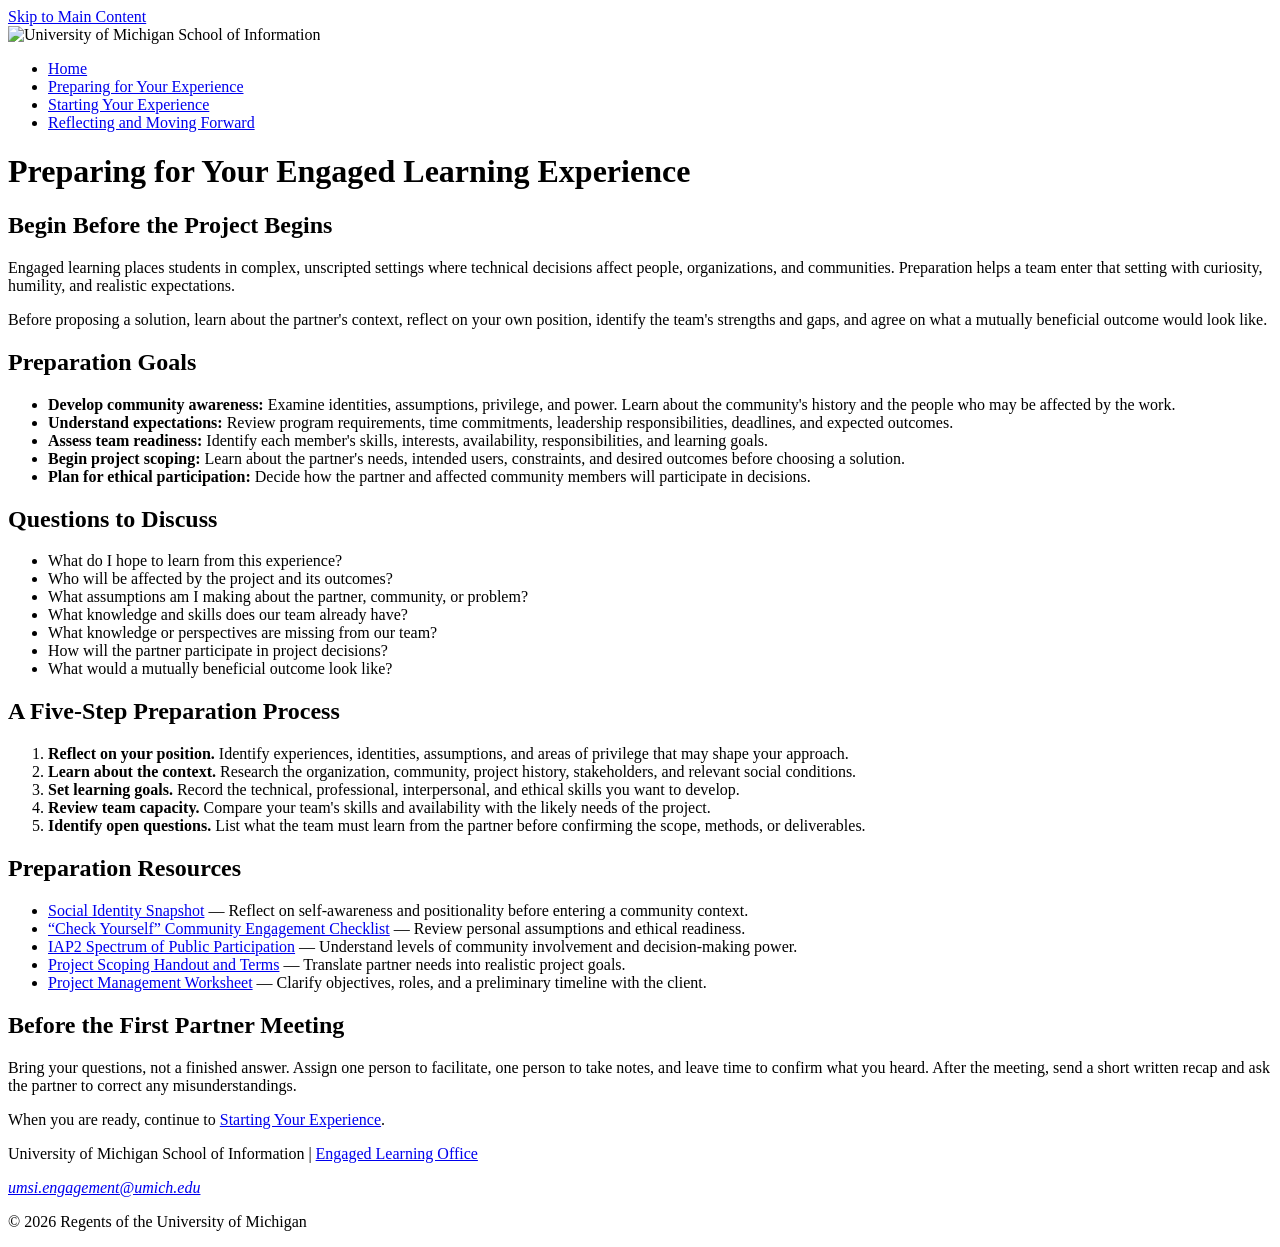
==== prep.html @ e4ef28c3 "Complete client project HTML pages" ====
<!DOCTYPE html>
<html lang="en">
<head>
    <meta charset="UTF-8">
    <meta name="viewport" content="width=device-width, initial-scale=1.0">
    <meta name="description" content="A UMSI student guide to preparing for an ethical and effective engaged learning experience.">
    <title>Preparing for Your Experience | UMSI</title>
</head>
<body>
    <a href="#main">Skip to Main Content</a>
    <header>
        <img src="images/UMSI_signature_vertical_informal_solidblue.jpg" alt="University of Michigan School of Information">
        <nav aria-label="Primary navigation">
            <ul>
                <li><a href="index.html">Home</a></li>
                <li><a href="prep.html" aria-current="page">Preparing for Your Experience</a></li>
                <li><a href="start.html">Starting Your Experience</a></li>
                <li><a href="reflect.html">Reflecting and Moving Forward</a></li>
            </ul>
        </nav>
        <h1>Preparing for Your Engaged Learning Experience</h1>
    </header>
    <main id="main">
        <section>
            <h2>Begin Before the Project Begins</h2>
            <p>Engaged learning places students in complex, unscripted settings where technical decisions affect people, organizations, and communities. Preparation helps a team enter that setting with curiosity, humility, and realistic expectations.</p>
            <p>Before proposing a solution, learn about the partner's context, reflect on your own position, identify the team's strengths and gaps, and agree on what a mutually beneficial outcome would look like.</p>
        </section>
        <section>
            <h2>Preparation Goals</h2>
            <ul>
                <li><strong>Develop community awareness:</strong> Examine identities, assumptions, privilege, and power. Learn about the community's history and the people who may be affected by the work.</li>
                <li><strong>Understand expectations:</strong> Review program requirements, time commitments, leadership responsibilities, deadlines, and expected outcomes.</li>
                <li><strong>Assess team readiness:</strong> Identify each member's skills, interests, availability, responsibilities, and learning goals.</li>
                <li><strong>Begin project scoping:</strong> Learn about the partner's needs, intended users, constraints, and desired outcomes before choosing a solution.</li>
                <li><strong>Plan for ethical participation:</strong> Decide how the partner and affected community members will participate in decisions.</li>
            </ul>
        </section>
        <section>
            <h2>Questions to Discuss</h2>
            <ul>
                <li>What do I hope to learn from this experience?</li>
                <li>Who will be affected by the project and its outcomes?</li>
                <li>What assumptions am I making about the partner, community, or problem?</li>
                <li>What knowledge and skills does our team already have?</li>
                <li>What knowledge or perspectives are missing from our team?</li>
                <li>How will the partner participate in project decisions?</li>
                <li>What would a mutually beneficial outcome look like?</li>
            </ul>
        </section>
        <section>
            <h2>A Five-Step Preparation Process</h2>
            <ol>
                <li><strong>Reflect on your position.</strong> Identify experiences, identities, assumptions, and areas of privilege that may shape your approach.</li>
                <li><strong>Learn about the context.</strong> Research the organization, community, project history, stakeholders, and relevant social conditions.</li>
                <li><strong>Set learning goals.</strong> Record the technical, professional, interpersonal, and ethical skills you want to develop.</li>
                <li><strong>Review team capacity.</strong> Compare your team's skills and availability with the likely needs of the project.</li>
                <li><strong>Identify open questions.</strong> List what the team must learn from the partner before confirming the scope, methods, or deliverables.</li>
            </ol>
        </section>
        <section>
            <h2>Preparation Resources</h2>
            <ul>
                <li><a href="https://sites.lsa.umich.edu/equitable-teaching/social-identity-snapshot">Social Identity Snapshot</a> — Reflect on self-awareness and positionality before entering a community context.</li>
                <li><a href="https://docs.google.com/document/d/1Qt9YeStVwDHjwJhOLAz42JSNQR2lFMurdUtxtdrGkuc/edit?tab=t.0#heading=h.ch0bvccjkrzn">“Check Yourself” Community Engagement Checklist</a> — Review personal assumptions and ethical readiness.</li>
                <li><a href="https://drive.google.com/file/d/1zc1RNlrDxV51-muOERdDTnINQcquJpOA/view?usp=sharing">IAP2 Spectrum of Public Participation</a> — Understand levels of community involvement and decision-making power.</li>
                <li><a href="https://docs.google.com/document/d/1TrEDolwmOIlXgYgAP9VvlOGoYOwFfe6KxzZOgZSVYVw/edit?usp=drive_link">Project Scoping Handout and Terms</a> — Translate partner needs into realistic project goals.</li>
                <li><a href="https://docs.google.com/document/d/1twc-7TYWmb_PNrOBiDI1NuJqJAuhluTICr22GRd_NLc/edit?usp=drive_link">Project Management Worksheet</a> — Clarify objectives, roles, and a preliminary timeline with the client.</li>
            </ul>
        </section>
        <aside>
            <h2>Before the First Partner Meeting</h2>
            <p>Bring your questions, not a finished answer. Assign one person to facilitate, one person to take notes, and leave time to confirm what you heard. After the meeting, send a short written recap and ask the partner to correct any misunderstandings.</p>
            <p>When you are ready, continue to <a href="start.html">Starting Your Experience</a>.</p>
        </aside>
    </main>
    <footer>
        <p>University of Michigan School of Information | <a href="https://www.si.umich.edu/programs/engaged-learning/about-engaged-learning-office">Engaged Learning Office</a></p>
        <address><a href="mailto:umsi.engagement@umich.edu">umsi.engagement@umich.edu</a></address>
        <p>&copy; 2026 Regents of the University of Michigan</p>
    </footer>
</body>
</html>
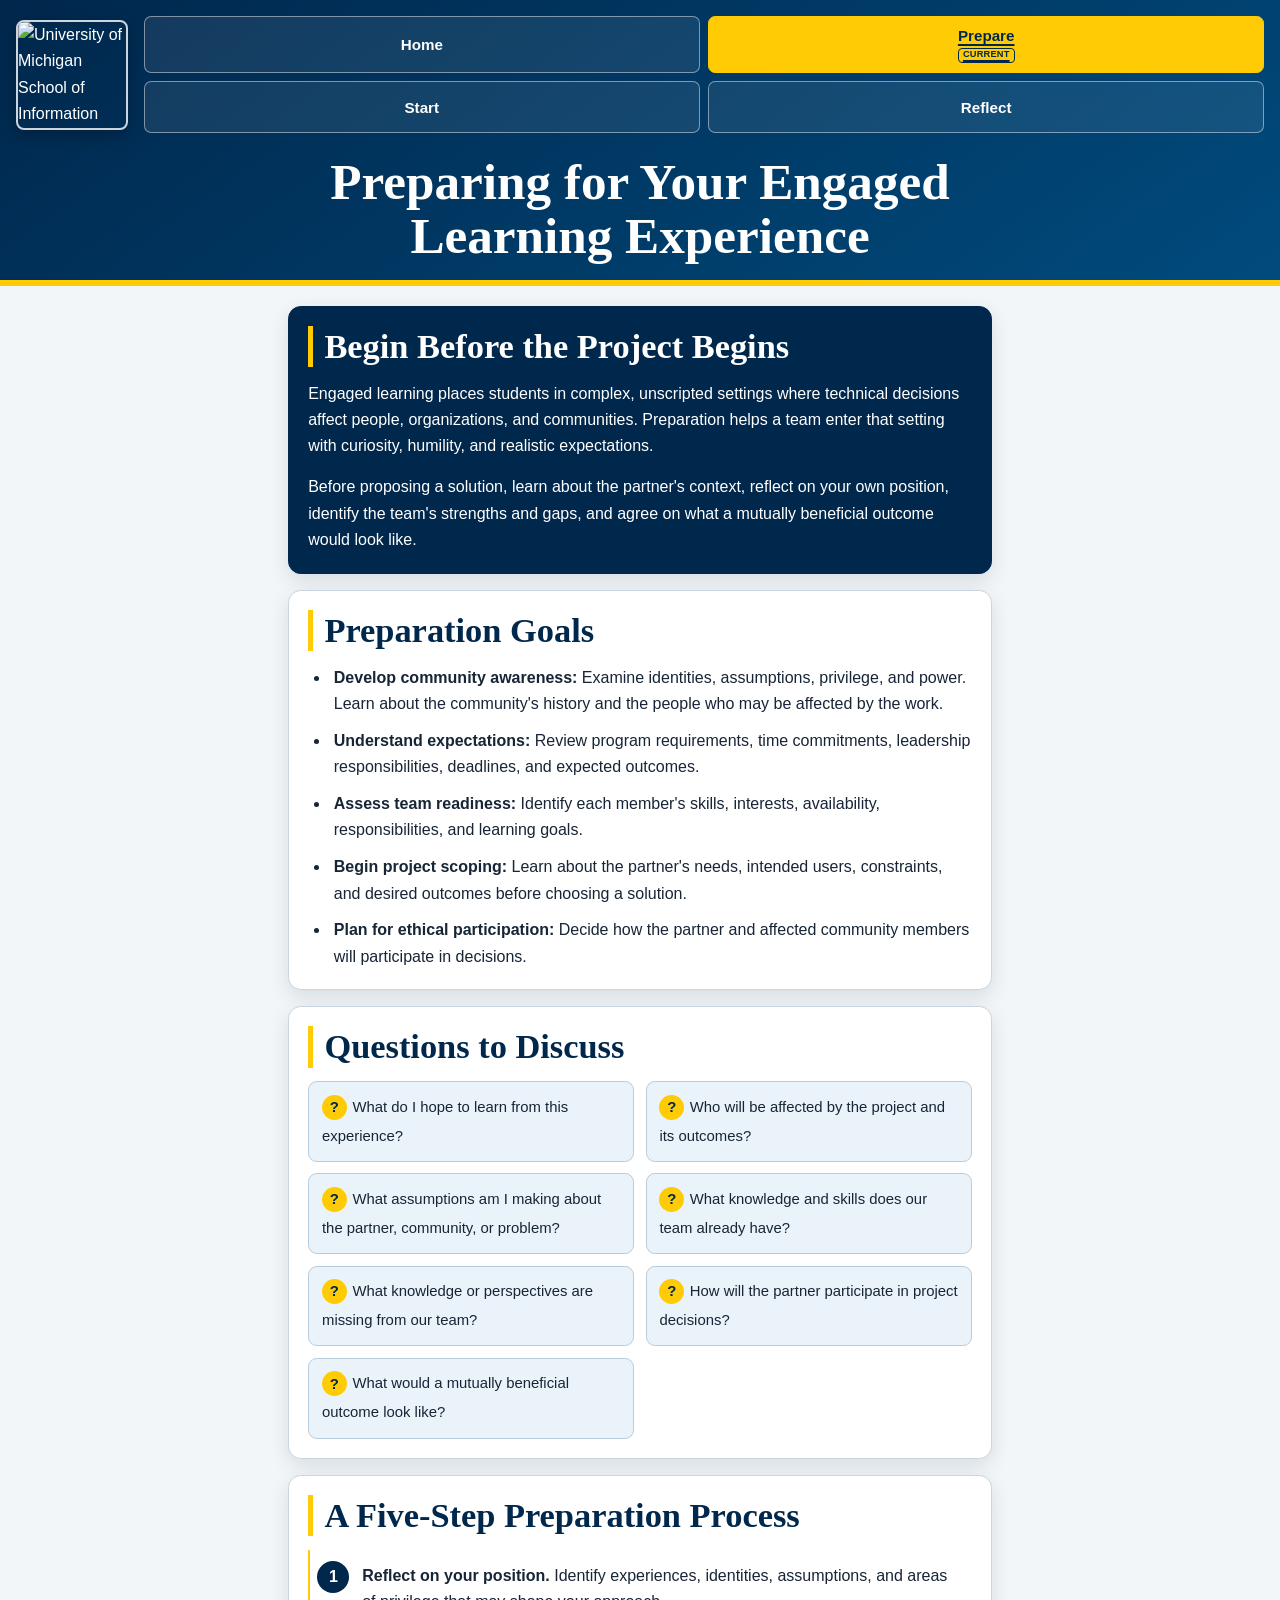
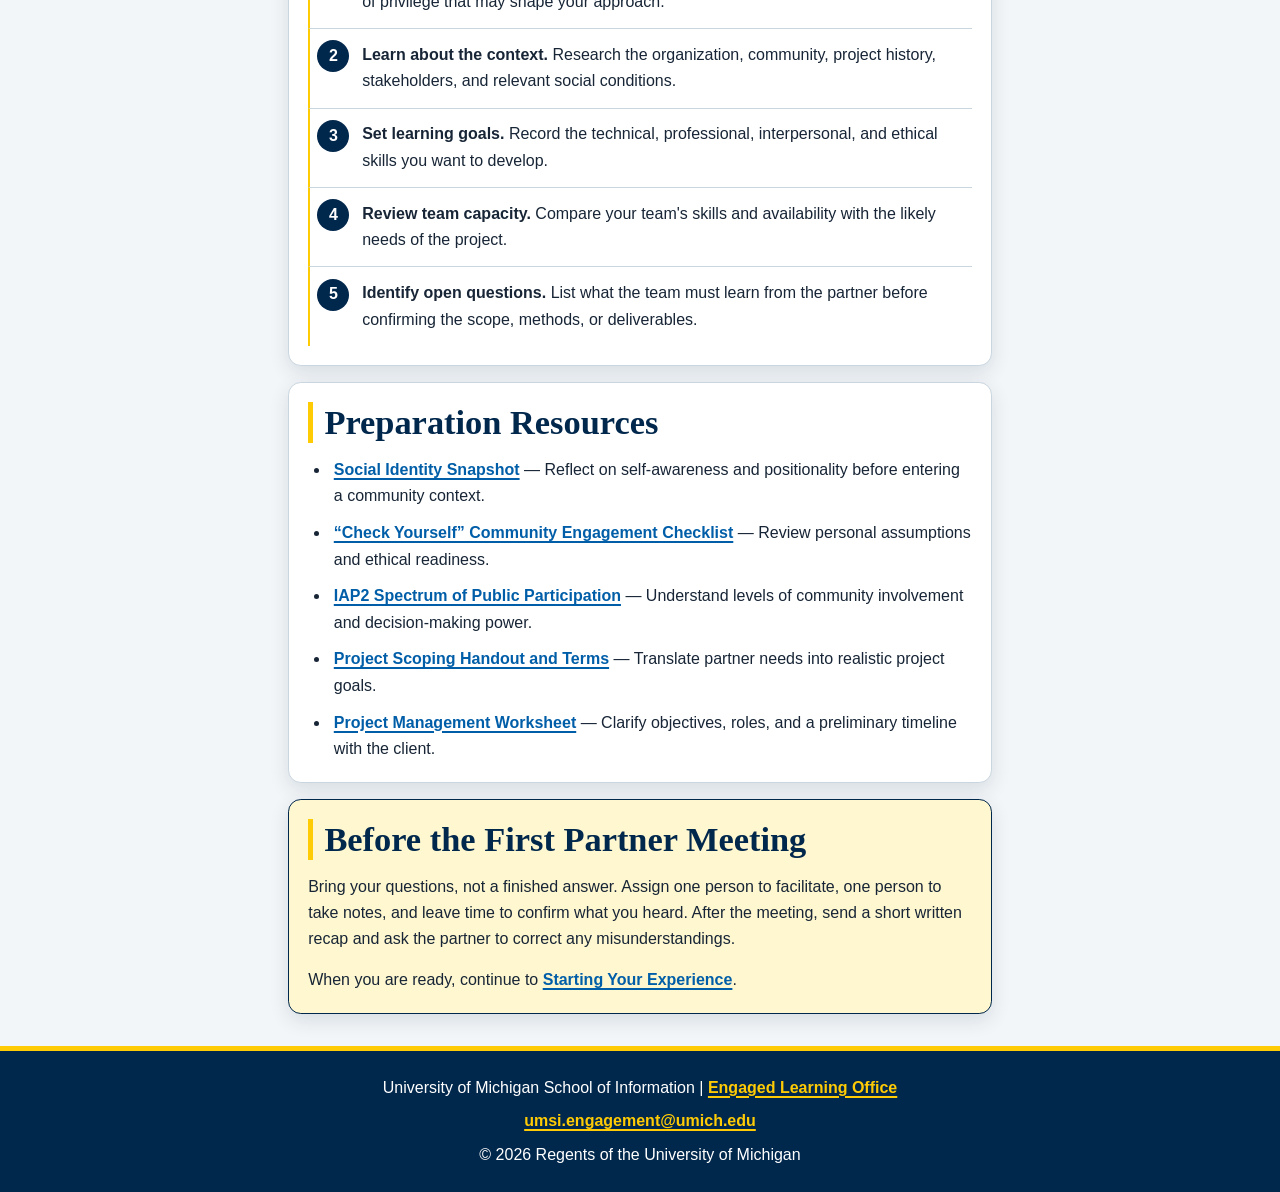
==== commit 9413a498: "Complete mobile-first client project styling" ====
--- a/prep.html
+++ b/prep.html
@@ -4,29 +4,31 @@
     <meta charset="UTF-8">
     <meta name="viewport" content="width=device-width, initial-scale=1.0">
     <meta name="description" content="A UMSI student guide to preparing for an ethical and effective engaged learning experience.">
+    <link rel="stylesheet" href="css/html5reset.css">
+    <link rel="stylesheet" href="css/style.css">
     <title>Preparing for Your Experience | UMSI</title>
 </head>
-<body>
-    <a href="#main">Skip to Main Content</a>
-    <header>
-        <img src="images/UMSI_signature_vertical_informal_solidblue.jpg" alt="University of Michigan School of Information">
-        <nav aria-label="Primary navigation">
+<body class="page-prep">
+    <a class="skip-link" href="#main">Skip to Main Content</a>
+    <header class="site-header">
+        <img class="site-logo" src="images/UMSI_signature_vertical_informal_solidblue.jpg" alt="University of Michigan School of Information">
+        <nav class="site-nav" aria-label="Primary navigation">
             <ul>
                 <li><a href="index.html">Home</a></li>
-                <li><a href="prep.html" aria-current="page">Preparing for Your Experience</a></li>
-                <li><a href="start.html">Starting Your Experience</a></li>
-                <li><a href="reflect.html">Reflecting and Moving Forward</a></li>
+                <li><a href="prep.html" aria-label="Preparing for Your Experience" aria-current="page">Prepare</a></li>
+                <li><a href="start.html" aria-label="Starting Your Experience">Start</a></li>
+                <li><a href="reflect.html" aria-label="Reflecting and Moving Forward">Reflect</a></li>
             </ul>
         </nav>
         <h1>Preparing for Your Engaged Learning Experience</h1>
     </header>
-    <main id="main">
-        <section>
+    <main id="main" class="site-main" tabindex="-1">
+        <section class="intro-panel">
             <h2>Begin Before the Project Begins</h2>
             <p>Engaged learning places students in complex, unscripted settings where technical decisions affect people, organizations, and communities. Preparation helps a team enter that setting with curiosity, humility, and realistic expectations.</p>
             <p>Before proposing a solution, learn about the partner's context, reflect on your own position, identify the team's strengths and gaps, and agree on what a mutually beneficial outcome would look like.</p>
         </section>
-        <section>
+        <section class="goal-list">
             <h2>Preparation Goals</h2>
             <ul>
                 <li><strong>Develop community awareness:</strong> Examine identities, assumptions, privilege, and power. Learn about the community's history and the people who may be affected by the work.</li>
@@ -36,7 +38,7 @@
                 <li><strong>Plan for ethical participation:</strong> Decide how the partner and affected community members will participate in decisions.</li>
             </ul>
         </section>
-        <section>
+        <section class="question-grid">
             <h2>Questions to Discuss</h2>
             <ul>
                 <li>What do I hope to learn from this experience?</li>
@@ -48,7 +50,7 @@
                 <li>What would a mutually beneficial outcome look like?</li>
             </ul>
         </section>
-        <section>
+        <section class="process-list">
             <h2>A Five-Step Preparation Process</h2>
             <ol>
                 <li><strong>Reflect on your position.</strong> Identify experiences, identities, assumptions, and areas of privilege that may shape your approach.</li>
@@ -58,7 +60,7 @@
                 <li><strong>Identify open questions.</strong> List what the team must learn from the partner before confirming the scope, methods, or deliverables.</li>
             </ol>
         </section>
-        <section>
+        <section class="resource-list">
             <h2>Preparation Resources</h2>
             <ul>
                 <li><a href="https://sites.lsa.umich.edu/equitable-teaching/social-identity-snapshot">Social Identity Snapshot</a> — Reflect on self-awareness and positionality before entering a community context.</li>
@@ -68,13 +70,13 @@
                 <li><a href="https://docs.google.com/document/d/1twc-7TYWmb_PNrOBiDI1NuJqJAuhluTICr22GRd_NLc/edit?usp=drive_link">Project Management Worksheet</a> — Clarify objectives, roles, and a preliminary timeline with the client.</li>
             </ul>
         </section>
-        <aside>
+        <aside class="callout-panel">
             <h2>Before the First Partner Meeting</h2>
             <p>Bring your questions, not a finished answer. Assign one person to facilitate, one person to take notes, and leave time to confirm what you heard. After the meeting, send a short written recap and ask the partner to correct any misunderstandings.</p>
             <p>When you are ready, continue to <a href="start.html">Starting Your Experience</a>.</p>
         </aside>
     </main>
-    <footer>
+    <footer class="site-footer">
         <p>University of Michigan School of Information | <a href="https://www.si.umich.edu/programs/engaged-learning/about-engaged-learning-office">Engaged Learning Office</a></p>
         <address><a href="mailto:umsi.engagement@umich.edu">umsi.engagement@umich.edu</a></address>
         <p>&copy; 2026 Regents of the University of Michigan</p>
--- a/css/style.css
+++ b/css/style.css
@@ -0,0 +1,447 @@
+/* Mobile-first design authored for the SI 539 Client Project. */
+
+:root {
+    --um-blue: #00274c;
+    --um-blue-light: #0b4f82;
+    --maize: #ffcb05;
+    --ink: #172536;
+    --muted: #526273;
+    --paper: #ffffff;
+    --canvas: #f3f6f8;
+    --pale-blue: #eaf3fa;
+    --pale-maize: #fff7cf;
+    --border: #c9d5df;
+    --shadow: 0 0.4rem 1.2rem rgba(0, 39, 76, 0.12);
+}
+
+*,
+*::before,
+*::after {
+    box-sizing: border-box;
+}
+
+html {
+    scroll-behavior: smooth;
+}
+
+body {
+    min-width: 17.5rem;
+    background: var(--canvas);
+    color: var(--ink);
+    font-family: Arial, Helvetica, sans-serif;
+    font-size: 1rem;
+    line-height: 1.65;
+}
+
+img {
+    display: block;
+    max-width: 100%;
+    height: auto;
+}
+
+a {
+    color: #005ea8;
+    font-weight: 700;
+    text-decoration-thickness: 0.12em;
+    text-underline-offset: 0.18em;
+}
+
+a:hover {
+    color: #003d73;
+}
+
+:focus-visible {
+    outline: 0.24rem solid var(--maize);
+    outline-offset: 0.2rem;
+}
+
+.skip-link {
+    position: absolute;
+    top: -8rem;
+    left: 1rem;
+    z-index: 1000;
+    padding: 0.8rem 1rem;
+    border: 0.2rem solid var(--um-blue);
+    border-radius: 0.4rem;
+    background: var(--maize);
+    color: var(--um-blue);
+    font-weight: 800;
+}
+
+.skip-link:focus {
+    top: 1rem;
+}
+
+.site-header {
+    display: grid;
+    grid-template-columns: minmax(5rem, 7rem) minmax(0, 1fr);
+    gap: 1rem;
+    align-items: center;
+    padding: 1rem;
+    background: linear-gradient(145deg, var(--um-blue), #004b7d);
+    color: var(--paper);
+    border-bottom: 0.4rem solid var(--maize);
+}
+
+.site-logo {
+    width: 100%;
+    border: 0.18rem solid rgba(255, 255, 255, 0.8);
+    border-radius: 0.5rem;
+    box-shadow: 0 0.35rem 0.9rem rgba(0, 0, 0, 0.25);
+}
+
+.site-nav {
+    align-self: stretch;
+}
+
+.site-nav ul {
+    display: grid;
+    grid-template-columns: repeat(2, minmax(0, 1fr));
+    gap: 0.55rem;
+    height: 100%;
+}
+
+.site-nav li {
+    display: flex;
+    min-width: 0;
+}
+
+.site-nav a {
+    display: flex;
+    width: 100%;
+    min-height: 3.25rem;
+    align-items: center;
+    justify-content: center;
+    padding: 0.55rem 0.45rem;
+    border: 0.12rem solid rgba(255, 255, 255, 0.45);
+    border-radius: 0.45rem;
+    background: rgba(255, 255, 255, 0.08);
+    color: var(--paper);
+    font-size: 0.95rem;
+    line-height: 1.25;
+    text-align: center;
+    text-decoration: none;
+}
+
+.site-nav a:hover,
+.site-nav a:focus-visible {
+    background: var(--paper);
+    color: var(--um-blue);
+}
+
+.site-nav a[aria-current="page"] {
+    flex-direction: column;
+    gap: 0.18rem;
+    border-color: var(--maize);
+    background: var(--maize);
+    color: var(--um-blue);
+    font-weight: 900;
+    text-decoration: underline;
+    text-decoration-thickness: 0.14em;
+}
+
+.site-nav a[aria-current="page"]::after {
+    content: "Current";
+    display: block;
+    margin-left: 0;
+    padding: 0.05rem 0.25rem;
+    border: 0.08rem solid currentColor;
+    border-radius: 0.25rem;
+    font-size: 0.58rem;
+    letter-spacing: 0.02em;
+    text-transform: uppercase;
+}
+
+.site-header h1 {
+    grid-column: 1 / -1;
+    max-width: 42rem;
+    margin: 0.35rem auto 0;
+    font-family: Georgia, "Times New Roman", serif;
+    font-size: clamp(2rem, 9vw, 3.2rem);
+    line-height: 1.06;
+    text-align: center;
+}
+
+.site-main {
+    display: grid;
+    gap: 1rem;
+    width: min(100% - 1.25rem, 44rem);
+    margin: 0 auto;
+    padding: 1.25rem 0 2rem;
+}
+
+.site-main:focus {
+    outline: none;
+}
+
+.site-main > section,
+.site-main > aside {
+    padding: 1.2rem;
+    border: 0.08rem solid var(--border);
+    border-radius: 0.8rem;
+    background: var(--paper);
+    box-shadow: var(--shadow);
+}
+
+.site-main h2,
+.site-main h3 {
+    color: var(--um-blue);
+    font-family: Georgia, "Times New Roman", serif;
+    line-height: 1.2;
+}
+
+.site-main h2 {
+    margin-bottom: 0.85rem;
+    padding-left: 0.7rem;
+    border-left: 0.35rem solid var(--maize);
+    font-size: clamp(1.55rem, 7vw, 2.15rem);
+}
+
+.site-main h3 {
+    margin-bottom: 0.45rem;
+    font-size: 1.2rem;
+}
+
+.site-main p + p,
+.site-main p + ul,
+.site-main p + ol,
+.site-main p + dl,
+.site-main ul + p,
+.site-main ol + p,
+.site-main h3:not(:first-child) {
+    margin-top: 0.9rem;
+}
+
+.site-main ul,
+.site-main ol {
+    padding-left: 1.35rem;
+}
+
+.site-main li + li {
+    margin-top: 0.65rem;
+}
+
+.intro-panel {
+    border-color: var(--um-blue) !important;
+    background: var(--um-blue) !important;
+    color: var(--paper);
+}
+
+.intro-panel h2 {
+    color: var(--paper);
+}
+
+.feature-overview {
+    display: grid;
+    grid-template-columns: minmax(6.5rem, 0.72fr) minmax(0, 1.28fr);
+    gap: 0.9rem;
+    align-items: stretch;
+}
+
+.feature-overview h2,
+.feature-overview > p {
+    grid-column: 1 / -1;
+}
+
+.feature-overview img {
+    width: 100%;
+    height: 100%;
+    min-height: 17rem;
+    border-radius: 0.55rem;
+    object-fit: cover;
+}
+
+.feature-overview ul {
+    align-self: center;
+    padding-left: 1.15rem;
+    font-size: 0.93rem;
+}
+
+.stage-grid {
+    display: grid;
+    grid-template-columns: repeat(2, minmax(0, 1fr));
+    gap: 0.75rem;
+}
+
+.stage-grid > h2 {
+    grid-column: 1 / -1;
+}
+
+.stage-grid article {
+    padding: 0.9rem;
+    border-top: 0.28rem solid var(--maize);
+    border-radius: 0.55rem;
+    background: var(--pale-blue);
+}
+
+.stage-grid article:last-child {
+    grid-column: 1 / -1;
+}
+
+.stage-grid article p:last-child a,
+.callout-panel p a[href^="https://umsi.info"] {
+    display: inline-flex;
+    min-height: 2.75rem;
+    align-items: center;
+    margin-top: 0.65rem;
+    padding: 0.55rem 0.7rem;
+    border-radius: 0.4rem;
+    background: var(--um-blue);
+    color: var(--paper);
+    text-decoration: none;
+}
+
+.resource-list li,
+.goal-list li,
+.handoff-list li,
+.team-agreement li {
+    padding-left: 0.25rem;
+}
+
+.question-grid ul {
+    display: grid;
+    grid-template-columns: repeat(2, minmax(0, 1fr));
+    gap: 0.7rem;
+    padding-left: 0;
+    list-style: none;
+}
+
+.question-grid li {
+    margin: 0 !important;
+    padding: 0.8rem;
+    border: 0.08rem solid #b9ccdb;
+    border-radius: 0.55rem;
+    background: var(--pale-blue);
+    font-size: 0.93rem;
+}
+
+.question-grid li::before {
+    content: "?";
+    display: inline-grid;
+    width: 1.55rem;
+    height: 1.55rem;
+    place-items: center;
+    margin: 0 0.35rem 0.25rem 0;
+    border-radius: 50%;
+    background: var(--maize);
+    color: var(--um-blue);
+    font-weight: 900;
+}
+
+.process-list ol {
+    counter-reset: steps;
+    padding-left: 0;
+    list-style: none;
+}
+
+.process-list ol > li {
+    position: relative;
+    margin: 0;
+    padding: 0.8rem 0.8rem 0.8rem 3.25rem;
+    border-left: 0.18rem solid var(--maize);
+}
+
+.process-list ol > li + li {
+    border-top: 0.08rem solid var(--border);
+}
+
+.process-list ol > li::before {
+    counter-increment: steps;
+    content: counter(steps);
+    position: absolute;
+    top: 0.7rem;
+    left: 0.45rem;
+    display: grid;
+    width: 2rem;
+    height: 2rem;
+    place-items: center;
+    border-radius: 50%;
+    background: var(--um-blue);
+    color: var(--paper);
+    font-weight: 900;
+}
+
+.status-grid dl {
+    display: grid;
+    grid-template-columns: minmax(5rem, 0.36fr) minmax(0, 1fr);
+    gap: 0.55rem 0.75rem;
+}
+
+.status-grid dt,
+.status-grid dd {
+    padding: 0.7rem;
+    border-radius: 0.45rem;
+}
+
+.status-grid dt {
+    background: var(--um-blue);
+    color: var(--paper);
+}
+
+.status-grid dd {
+    margin: 0;
+    background: var(--pale-blue);
+}
+
+.warning-panel {
+    border-color: #d4b100 !important;
+    background: var(--pale-maize) !important;
+}
+
+.communication-grid {
+    display: grid;
+    grid-template-columns: repeat(2, minmax(0, 1fr));
+    gap: 0.8rem;
+}
+
+.communication-grid > h2 {
+    grid-column: 1 / -1;
+}
+
+.communication-grid article {
+    padding: 0.9rem;
+    border-radius: 0.55rem;
+    background: var(--pale-blue);
+}
+
+.communication-grid article:first-of-type {
+    grid-column: 1 / -1;
+}
+
+.communication-grid article p + p {
+    margin-top: 0.7rem;
+}
+
+.communication-grid article p strong:first-child {
+    color: var(--um-blue);
+}
+
+.callout-panel {
+    border: 0.12rem solid var(--um-blue) !important;
+    background: var(--pale-maize) !important;
+}
+
+.site-footer {
+    display: grid;
+    gap: 0.45rem;
+    justify-items: center;
+    padding: 1.5rem 1rem;
+    border-top: 0.35rem solid var(--maize);
+    background: var(--um-blue);
+    color: var(--paper);
+    text-align: center;
+}
+
+.site-footer a {
+    color: var(--maize);
+}
+
+.site-footer address {
+    font-style: normal;
+}
+
+@media (prefers-reduced-motion: reduce) {
+    html {
+        scroll-behavior: auto;
+    }
+}
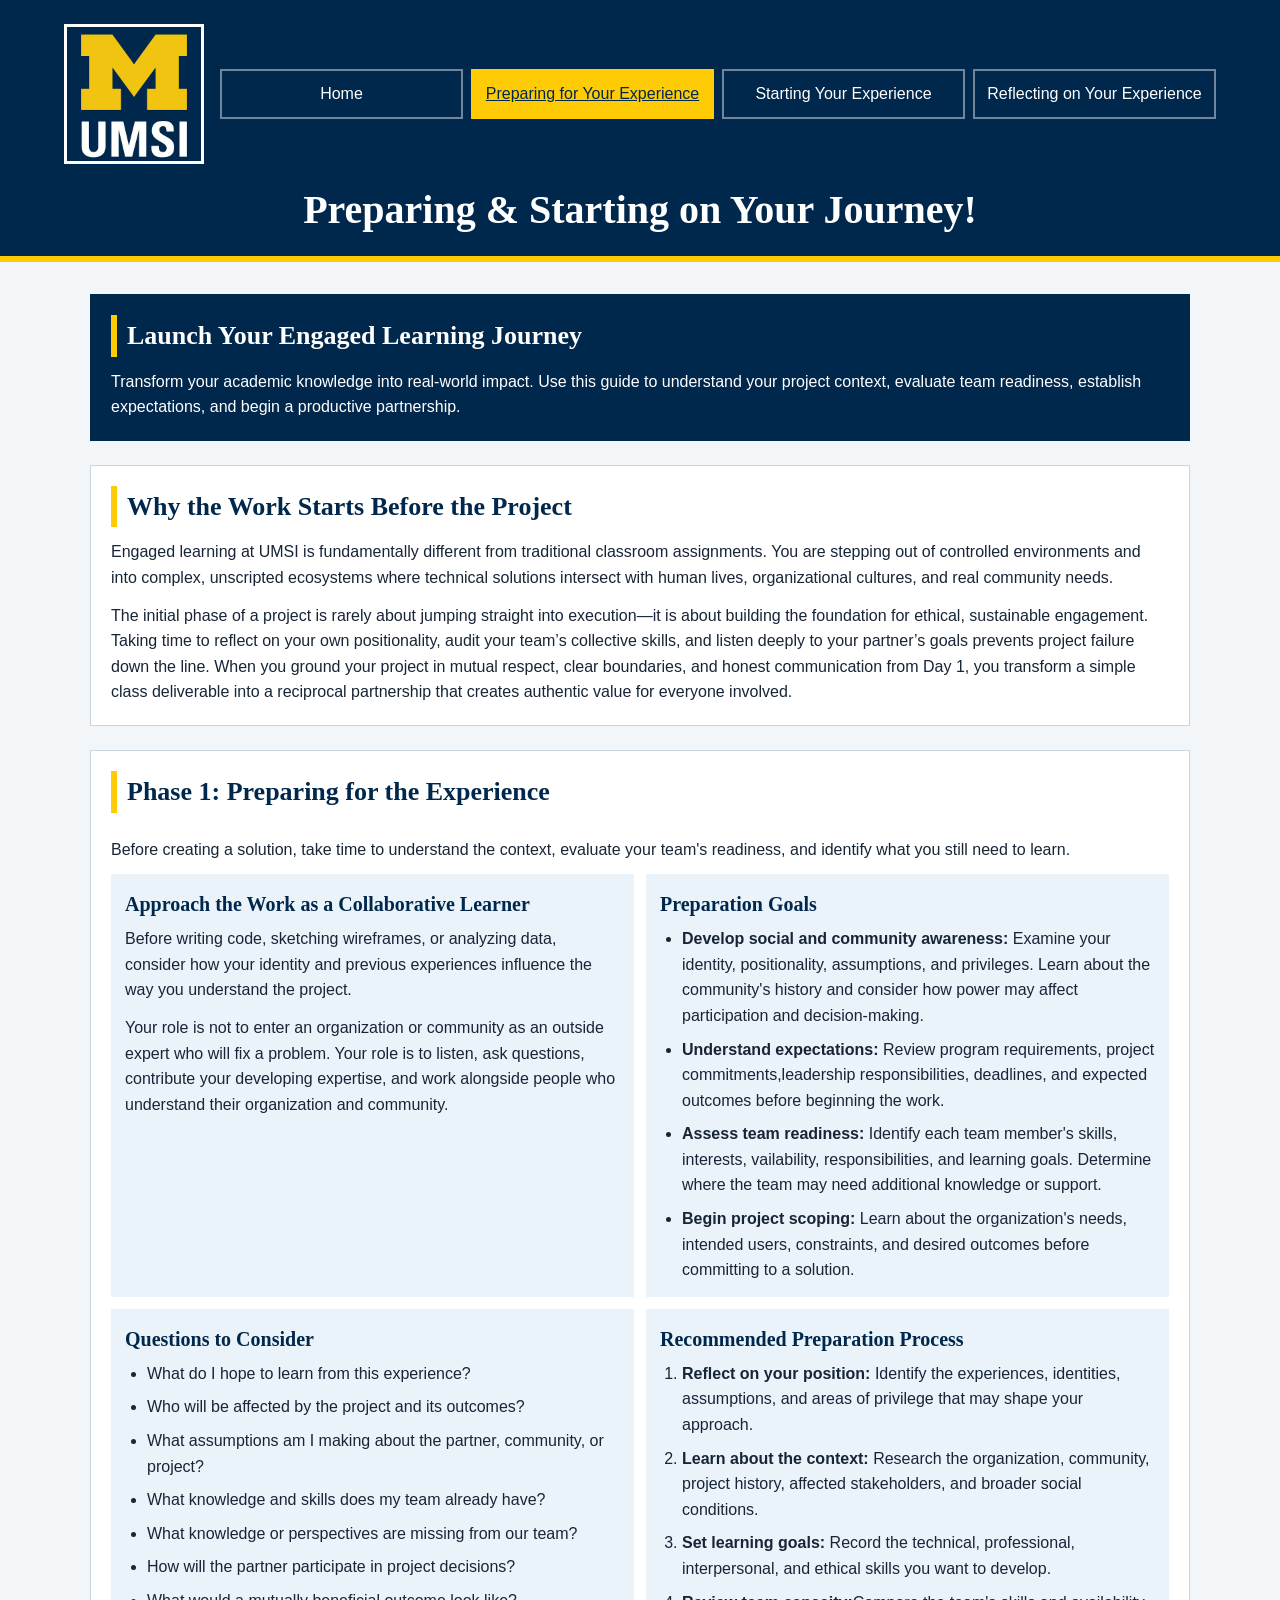
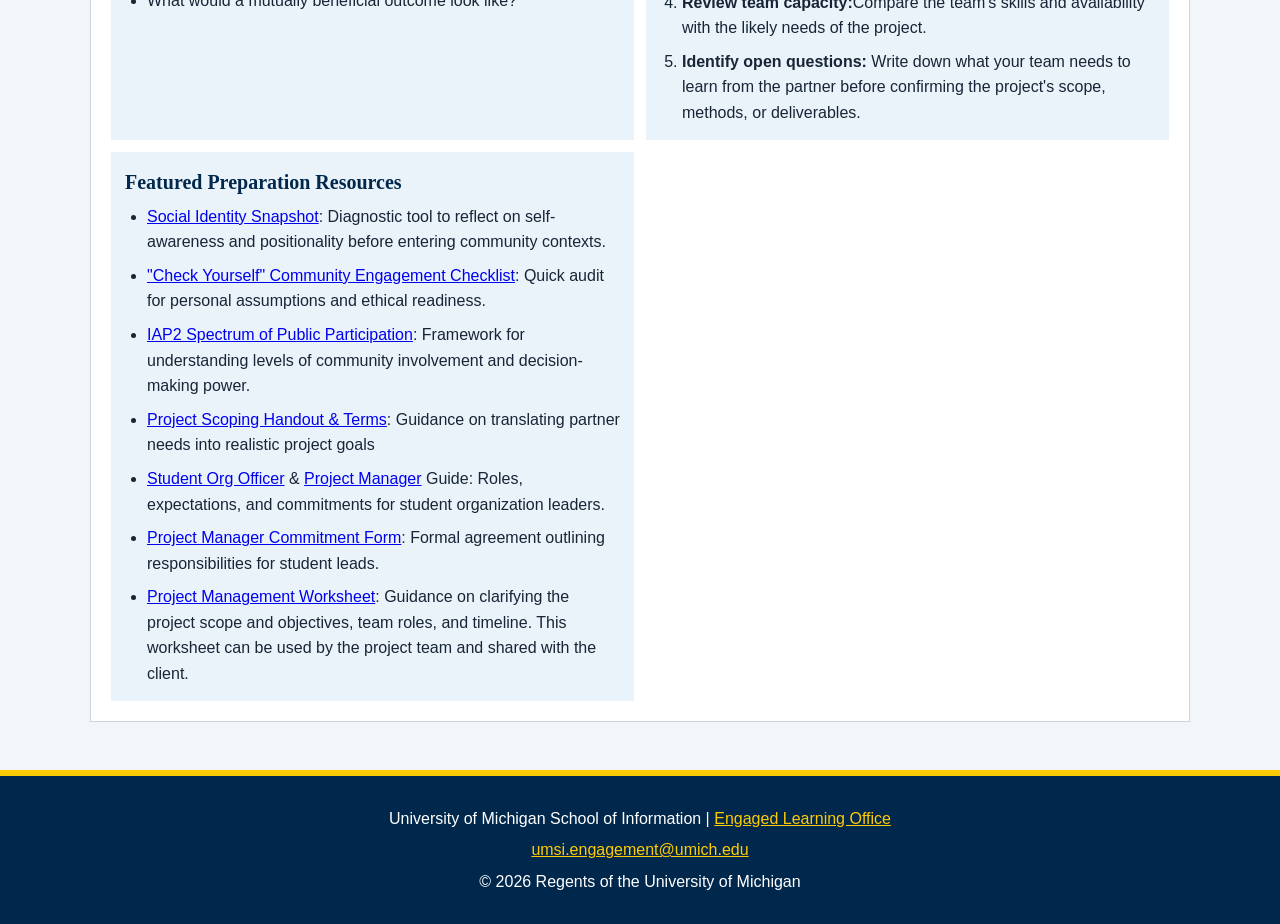
==== commit 81911441: "Initial commit" ====
--- a/prep.html
+++ b/prep.html
@@ -3,83 +3,110 @@
 <head>
     <meta charset="UTF-8">
     <meta name="viewport" content="width=device-width, initial-scale=1.0">
-    <meta name="description" content="A UMSI student guide to preparing for an ethical and effective engaged learning experience.">
+    <title>Preparing for Your Experience | UMSI</title>
     <link rel="stylesheet" href="css/html5reset.css">
     <link rel="stylesheet" href="css/style.css">
-    <title>Preparing for Your Experience | UMSI</title>
 </head>
-<body class="page-prep">
-    <a class="skip-link" href="#main">Skip to Main Content</a>
+<body>
+
     <header class="site-header">
-        <img class="site-logo" src="images/UMSI_signature_vertical_informal_solidblue.jpg" alt="University of Michigan School of Information">
-        <nav class="site-nav" aria-label="Primary navigation">
+
+  <a class="skip-link" href = "#main">Skip to Main Content</a>
+        <img class="site-logo" src="images/UMSI_signature_vertical_informal_solidblue.jpg" alt="UMSI Logo">
+        <nav class="site-nav">
             <ul>
-                <li><a href="index.html">Home</a></li>
-                <li><a href="prep.html" aria-label="Preparing for Your Experience" aria-current="page">Prepare</a></li>
-                <li><a href="start.html" aria-label="Starting Your Experience">Start</a></li>
-                <li><a href="reflect.html" aria-label="Reflecting and Moving Forward">Reflect</a></li>
+                <li><a href = "index.html">Home</a></li>
+                <li><a href = "prep.html" aria-current="page">Preparing for Your Experience</a></li>
+                <li><a href="start.html">Starting Your Experience</a></li>
+                <li><a href="reflect.html">Reflecting on Your Experience</a></li>
             </ul>
         </nav>
-        <h1>Preparing for Your Engaged Learning Experience</h1>
-    </header>
-    <main id="main" class="site-main" tabindex="-1">
-        <section class="intro-panel">
-            <h2>Begin Before the Project Begins</h2>
-            <p>Engaged learning places students in complex, unscripted settings where technical decisions affect people, organizations, and communities. Preparation helps a team enter that setting with curiosity, humility, and realistic expectations.</p>
-            <p>Before proposing a solution, learn about the partner's context, reflect on your own position, identify the team's strengths and gaps, and agree on what a mutually beneficial outcome would look like.</p>
-        </section>
-        <section class="goal-list">
-            <h2>Preparation Goals</h2>
-            <ul>
-                <li><strong>Develop community awareness:</strong> Examine identities, assumptions, privilege, and power. Learn about the community's history and the people who may be affected by the work.</li>
-                <li><strong>Understand expectations:</strong> Review program requirements, time commitments, leadership responsibilities, deadlines, and expected outcomes.</li>
-                <li><strong>Assess team readiness:</strong> Identify each member's skills, interests, availability, responsibilities, and learning goals.</li>
-                <li><strong>Begin project scoping:</strong> Learn about the partner's needs, intended users, constraints, and desired outcomes before choosing a solution.</li>
-                <li><strong>Plan for ethical participation:</strong> Decide how the partner and affected community members will participate in decisions.</li>
-            </ul>
-        </section>
-        <section class="question-grid">
-            <h2>Questions to Discuss</h2>
-            <ul>
-                <li>What do I hope to learn from this experience?</li>
-                <li>Who will be affected by the project and its outcomes?</li>
-                <li>What assumptions am I making about the partner, community, or problem?</li>
-                <li>What knowledge and skills does our team already have?</li>
-                <li>What knowledge or perspectives are missing from our team?</li>
-                <li>How will the partner participate in project decisions?</li>
-                <li>What would a mutually beneficial outcome look like?</li>
-            </ul>
-        </section>
-        <section class="process-list">
-            <h2>A Five-Step Preparation Process</h2>
-            <ol>
-                <li><strong>Reflect on your position.</strong> Identify experiences, identities, assumptions, and areas of privilege that may shape your approach.</li>
-                <li><strong>Learn about the context.</strong> Research the organization, community, project history, stakeholders, and relevant social conditions.</li>
-                <li><strong>Set learning goals.</strong> Record the technical, professional, interpersonal, and ethical skills you want to develop.</li>
-                <li><strong>Review team capacity.</strong> Compare your team's skills and availability with the likely needs of the project.</li>
-                <li><strong>Identify open questions.</strong> List what the team must learn from the partner before confirming the scope, methods, or deliverables.</li>
-            </ol>
-        </section>
-        <section class="resource-list">
-            <h2>Preparation Resources</h2>
-            <ul>
-                <li><a href="https://sites.lsa.umich.edu/equitable-teaching/social-identity-snapshot">Social Identity Snapshot</a> — Reflect on self-awareness and positionality before entering a community context.</li>
-                <li><a href="https://docs.google.com/document/d/1Qt9YeStVwDHjwJhOLAz42JSNQR2lFMurdUtxtdrGkuc/edit?tab=t.0#heading=h.ch0bvccjkrzn">“Check Yourself” Community Engagement Checklist</a> — Review personal assumptions and ethical readiness.</li>
-                <li><a href="https://drive.google.com/file/d/1zc1RNlrDxV51-muOERdDTnINQcquJpOA/view?usp=sharing">IAP2 Spectrum of Public Participation</a> — Understand levels of community involvement and decision-making power.</li>
-                <li><a href="https://docs.google.com/document/d/1TrEDolwmOIlXgYgAP9VvlOGoYOwFfe6KxzZOgZSVYVw/edit?usp=drive_link">Project Scoping Handout and Terms</a> — Translate partner needs into realistic project goals.</li>
-                <li><a href="https://docs.google.com/document/d/1twc-7TYWmb_PNrOBiDI1NuJqJAuhluTICr22GRd_NLc/edit?usp=drive_link">Project Management Worksheet</a> — Clarify objectives, roles, and a preliminary timeline with the client.</li>
-            </ul>
-        </section>
-        <aside class="callout-panel">
-            <h2>Before the First Partner Meeting</h2>
-            <p>Bring your questions, not a finished answer. Assign one person to facilitate, one person to take notes, and leave time to confirm what you heard. After the meeting, send a short written recap and ask the partner to correct any misunderstandings.</p>
-            <p>When you are ready, continue to <a href="start.html">Starting Your Experience</a>.</p>
-        </aside>
-    </main>
-    <footer class="site-footer">
-        <p>University of Michigan School of Information | <a href="https://www.si.umich.edu/programs/engaged-learning/about-engaged-learning-office">Engaged Learning Office</a></p>
-        <address><a href="mailto:umsi.engagement@umich.edu">umsi.engagement@umich.edu</a></address>
-        <p>&copy; 2026 Regents of the University of Michigan</p>
+    <h1>Preparing & Starting on Your Journey!</h1>
+  </header>
+<main id="main" class="site-main">
+  
+<section class="intro-panel">
+  <h2>Launch Your Engaged Learning Journey</h2>
+  <p>Transform your academic knowledge into real-world impact. Use this guide to understand your project context, evaluate team readiness, establish expectations, and begin a productive partnership.</p>
+</section>
+
+<section>
+  <h2>Why the Work Starts Before the Project</h2>
+  <p>Engaged learning at UMSI is fundamentally different from traditional classroom assignments. You are stepping out of controlled environments and into complex, unscripted ecosystems where technical solutions intersect with human lives, organizational cultures, and real community needs.</p>
+  <p>The initial phase of a project is rarely about jumping straight into execution—it is about building the foundation for ethical, sustainable engagement. Taking time to reflect on your own positionality, audit your team’s collective skills, and listen deeply to your partner’s goals prevents project failure down the line. When you ground your project in mutual respect, clear boundaries, and honest communication from Day 1, you transform a simple class deliverable into a reciprocal partnership that creates authentic value for everyone involved.</p>
+
+
+</section>
+
+<section class="prep-grid">
+  <h2>Phase 1: Preparing for the Experience</h2>
+  <p>Before creating a solution, take time to understand the context, evaluate your team's readiness, and identify what you still need to learn.</p>
+  <article>
+    <h3>Approach the Work as a Collaborative Learner</h3>
+    <p>Before writing code, sketching wireframes, or analyzing data, consider how your identity and previous experiences influence the way you understand the project.</p>
+    <p>Your role is not to enter an organization or community as an outside expert who will fix a problem. Your role is to listen, ask questions, contribute your developing expertise, and work alongside people who understand their organization and community.</p>
+  </article>
+
+  <article>
+    <h3>Preparation Goals</h3>
+    <ul>
+      <li><strong>Develop social and community awareness:</strong> Examine your identity, positionality, assumptions, and privileges. Learn about the community's history and consider how power may affect participation and decision-making.
+      </li>
+      <li><strong>Understand expectations:</strong> Review program requirements, project commitments,leadership responsibilities, deadlines, and expected outcomes before beginning the work.</li>
+      <li><strong>Assess team readiness:</strong> Identify each team member's skills, interests, vailability, responsibilities, and learning goals. Determine where the team may need additional knowledge or support.</li>
+      <li><strong>Begin project scoping:</strong> Learn about the organization's needs, intended users, constraints, and desired outcomes before committing to a solution.
+      </li>
+    </ul>
+  </article>
+
+  <article>
+    <h3>Questions to Consider</h3>
+    <ul>
+      <li>What do I hope to learn from this experience?</li>
+      <li>Who will be affected by the project and its outcomes?</li>
+      <li>What assumptions am I making about the partner, community, or project?</li>
+      <li>What knowledge and skills does my team already have?</li>
+      <li>What knowledge or perspectives are missing from our team?</li>
+      <li>How will the partner participate in project decisions?</li>
+      <li>What would a mutually beneficial outcome look like?</li>
+    </ul>
+  </article>
+
+  <article>
+    <h3>Recommended Preparation Process</h3>
+    <ol>
+      <li><strong>Reflect on your position:</strong> Identify the experiences, identities, assumptions, and areas of privilege that may shape your approach.</li>
+      <li><strong>Learn about the context:</strong> Research the organization, community, project history, affected stakeholders, and broader social conditions.</li>
+      <li><strong>Set learning goals:</strong> Record the technical, professional, interpersonal, and ethical skills you want to develop.</li>
+      <li><strong>Review team capacity:</strong>Compare the team's skills and availability with the likely needs of the project. </li>
+      <li><strong>Identify open questions:</strong> Write down what your team needs to learn from the partner before confirming the project's scope, methods, or deliverables.
+      </li>
+    </ol>
+  </article>
+
+  <article>
+    <h3>Featured Preparation Resources</h3>
+    <ul>
+      <li><a href="https://sites.lsa.umich.edu/equitable-teaching/social-identity-snapshot">Social Identity Snapshot</a>: Diagnostic tool to reflect on self-awareness and positionality before entering community contexts.</li>
+      <li><a href="https://docs.google.com/document/d/1Qt9YeStVwDHjwJhOLAz42JSNQR2lFMurdUtxtdrGkuc/edit?tab=t.0#heading=h.ch0bvccjkrzn">"Check Yourself" Community Engagement Checklist</a>: Quick audit for personal assumptions and ethical readiness.</li>
+      <li><a href="https://drive.google.com/file/d/1zc1RNlrDxV51-muOERdDTnINQcquJpOA/view?usp=sharing">IAP2 Spectrum of Public Participation</a>: Framework for understanding levels of community involvement and decision-making power.</li>
+      <li><a href="https://docs.google.com/document/d/1TrEDolwmOIlXgYgAP9VvlOGoYOwFfe6KxzZOgZSVYVw/edit?usp=drive_link">Project Scoping Handout & Terms</a>: Guidance on translating partner needs into realistic project goals</li>
+      <li><a href="https://docs.google.com/document/d/1AexsV_JeSd0kRUBbcifZpfBu6y6Zi8Y0iJScp1I3gkM/edit?usp=drive_link">Student Org Officer</a> & <a href="https://docs.google.com/document/u/0/d/1uwOOS0TrXWzcSShj8DUFpckWo0t1UNu_Q7WVbZnLhX0/edit">Project Manager</a> Guide: Roles, expectations, and commitments for student organization leaders.</li>
+      <li><a href="https://docs.google.com/document/d/1U4lCNGyWKJ3C2i_VgFqAR45Z4zF1FehuthuqT-M2wdI/edit?usp=drive_link">Project Manager Commitment Form</a>: Formal agreement outlining responsibilities for student leads.</li>
+      <li><a href="https://docs.google.com/document/d/1twc-7TYWmb_PNrOBiDI1NuJqJAuhluTICr22GRd_NLc/edit?usp=drive_link">Project Management Worksheet</a>: Guidance on clarifying the project scope and objectives, team roles, and timeline. This worksheet can be used by the project team and shared with the client.</li>
+    </ul>
+  </article>
+</section>
+<!-- Content taken & modified from UMGPT with the prompt, "for the same content write me some intro content and resources for a prep page using the ELO content below" - this was after I had asked for content for the home page. " UMGPT. (2026). UMGPT ( GPT-5.6 Sol September 7th version) [Large language model]. -->
+</main>
+<footer class="site-footer">
+        <p>University of Michigan School of Information | <a href="https://www.si.umich.edu/programs/engaged-learning/about-engaged-learning-office">Engaged Learning Office </a></p>
+      <address>
+        <a href="mailto:umsi.engagement@umich.edu">umsi.engagement@umich.edu</a>
+      </address>
+      <p>&copy; <span id="year"></span> Regents of the University of Michigan</p>
     </footer>
+    <script src="js/script.js"></script>
 </body>
+
 </html>
--- a/css/style.css
+++ b/css/style.css
@@ -1,447 +1,304 @@
-/* Mobile-first design authored for the SI 539 Client Project. */
-
-:root {
-    --um-blue: #00274c;
-    --um-blue-light: #0b4f82;
-    --maize: #ffcb05;
-    --ink: #172536;
-    --muted: #526273;
-    --paper: #ffffff;
-    --canvas: #f3f6f8;
-    --pale-blue: #eaf3fa;
-    --pale-maize: #fff7cf;
-    --border: #c9d5df;
-    --shadow: 0 0.4rem 1.2rem rgba(0, 39, 76, 0.12);
-}
-
-*,
-*::before,
-*::after {
+* {
     box-sizing: border-box;
 }
 
-html {
-    scroll-behavior: smooth;
-}
-
 body {
-    min-width: 17.5rem;
-    background: var(--canvas);
-    color: var(--ink);
+    margin: 0;
+    background-color: #f3f6f8;
+    color: #172536;
     font-family: Arial, Helvetica, sans-serif;
-    font-size: 1rem;
-    line-height: 1.65;
+    font-size: 16px;
+    line-height: 1.6;
 }
 
 img {
     display: block;
-    max-width: 100%;
+    width: 100%;
     height: auto;
-}
-
-a {
-    color: #005ea8;
-    font-weight: 700;
-    text-decoration-thickness: 0.12em;
-    text-underline-offset: 0.18em;
-}
-
-a:hover {
-    color: #003d73;
-}
-
-:focus-visible {
-    outline: 0.24rem solid var(--maize);
-    outline-offset: 0.2rem;
 }
 
 .skip-link {
     position: absolute;
-    top: -8rem;
-    left: 1rem;
-    z-index: 1000;
-    padding: 0.8rem 1rem;
-    border: 0.2rem solid var(--um-blue);
-    border-radius: 0.4rem;
-    background: var(--maize);
-    color: var(--um-blue);
-    font-weight: 800;
+    top: -60px;
+    left: 16px;
+    padding: 10px;
+    background-color: #ffcb05;
+    color: #00274c;
+    font-weight: bold;
 }
 
 .skip-link:focus {
-    top: 1rem;
+    top: 16px;
 }
 
 .site-header {
     display: grid;
-    grid-template-columns: minmax(5rem, 7rem) minmax(0, 1fr);
-    gap: 1rem;
+    grid-template-columns: 100px 1fr;
+    gap: 16px;
     align-items: center;
-    padding: 1rem;
-    background: linear-gradient(145deg, var(--um-blue), #004b7d);
-    color: var(--paper);
-    border-bottom: 0.4rem solid var(--maize);
+    padding: 16px;
+    border-bottom: 6px solid #ffcb05;
+    background-color: #00274c;
+    color: white;
 }
 
 .site-logo {
-    width: 100%;
-    border: 0.18rem solid rgba(255, 255, 255, 0.8);
-    border-radius: 0.5rem;
-    box-shadow: 0 0.35rem 0.9rem rgba(0, 0, 0, 0.25);
-}
-
-.site-nav {
-    align-self: stretch;
+    border: 3px solid white;
 }
 
 .site-nav ul {
     display: grid;
-    grid-template-columns: repeat(2, minmax(0, 1fr));
-    gap: 0.55rem;
-    height: 100%;
-}
-
-.site-nav li {
-    display: flex;
-    min-width: 0;
-}
-
-.site-nav a {
-    display: flex;
-    width: 100%;
-    min-height: 3.25rem;
-    align-items: center;
-    justify-content: center;
-    padding: 0.55rem 0.45rem;
-    border: 0.12rem solid rgba(255, 255, 255, 0.45);
-    border-radius: 0.45rem;
-    background: rgba(255, 255, 255, 0.08);
-    color: var(--paper);
-    font-size: 0.95rem;
-    line-height: 1.25;
+    grid-template-columns: 1fr 1fr;
+    gap: 8px;
+    margin: 0;
+    padding: 0;
+    list-style: none;
+}
+
+.site-nav a{
+    display: block;
+    padding: 10px 4px;
+    border: 2px solid #71869a;
+    color: white;
     text-align: center;
     text-decoration: none;
 }
 
 .site-nav a:hover,
-.site-nav a:focus-visible {
-    background: var(--paper);
-    color: var(--um-blue);
+.site-nav a:focus {
+    background-color: white;
+    color: #00274c;
 }
 
 .site-nav a[aria-current="page"] {
-    flex-direction: column;
-    gap: 0.18rem;
-    border-color: var(--maize);
-    background: var(--maize);
-    color: var(--um-blue);
-    font-weight: 900;
+    border-color: #ffcb05;
+    background-color: #ffcb05;
+    color: #00274c;
     text-decoration: underline;
-    text-decoration-thickness: 0.14em;
-}
-
-.site-nav a[aria-current="page"]::after {
-    content: "Current";
-    display: block;
-    margin-left: 0;
-    padding: 0.05rem 0.25rem;
-    border: 0.08rem solid currentColor;
-    border-radius: 0.25rem;
-    font-size: 0.58rem;
-    letter-spacing: 0.02em;
-    text-transform: uppercase;
 }
 
 .site-header h1 {
     grid-column: 1 / -1;
-    max-width: 42rem;
-    margin: 0.35rem auto 0;
+    margin: 8px 0 0;
     font-family: Georgia, "Times New Roman", serif;
-    font-size: clamp(2rem, 9vw, 3.2rem);
-    line-height: 1.06;
+    font-size: 32px;
+    line-height: 1.1;
     text-align: center;
 }
 
 .site-main {
     display: grid;
-    gap: 1rem;
-    width: min(100% - 1.25rem, 44rem);
+    grid-template-columns: 1fr;
+    gap: 16px;
+    width: 94%;
+    max-width: 700px;
     margin: 0 auto;
-    padding: 1.25rem 0 2rem;
+    padding: 20px 0 32px;
 }
 
 .site-main:focus {
     outline: none;
 }
 
-.site-main > section,
-.site-main > aside {
-    padding: 1.2rem;
-    border: 0.08rem solid var(--border);
-    border-radius: 0.8rem;
-    background: var(--paper);
-    box-shadow: var(--shadow);
-}
+.site-main section,
+.site-main aside {
+    padding: 20px;
+    border: 1px solid #c9d5df;
+    background-color: white;
+}
+
 
 .site-main h2,
 .site-main h3 {
-    color: var(--um-blue);
+    color: #00274c;
     font-family: Georgia, "Times New Roman", serif;
-    line-height: 1.2;
 }
 
 .site-main h2 {
-    margin-bottom: 0.85rem;
-    padding-left: 0.7rem;
-    border-left: 0.35rem solid var(--maize);
-    font-size: clamp(1.55rem, 7vw, 2.15rem);
+    margin: 0 0 12px;
+    padding-left: 10px;
+    border-left: 6px solid #ffcb05;
+    font-size: 26px;
 }
 
 .site-main h3 {
-    margin-bottom: 0.45rem;
-    font-size: 1.2rem;
+    margin-bottom: 6px;
+    font-size: 20px;
+}
+
+.site-main ul,
+.site-main ol {
+    padding-left: 22px;
+}
+
+.site-main li + li {
+    margin-top: 8px;
 }
 
 .site-main p + p,
 .site-main p + ul,
-.site-main p + ol,
-.site-main p + dl,
-.site-main ul + p,
-.site-main ol + p,
-.site-main h3:not(:first-child) {
-    margin-top: 0.9rem;
-}
-
-.site-main ul,
-.site-main ol {
-    padding-left: 1.35rem;
-}
-
-.site-main li + li {
-    margin-top: 0.65rem;
-}
-
-.intro-panel {
-    border-color: var(--um-blue) !important;
-    background: var(--um-blue) !important;
-    color: var(--paper);
+.site-main p + ol {
+    margin-top: 12px;
+}
+
+.site-main .intro-panel {
+    border-color: #00274c;
+    background-color: #00274c;
+    color: white;
 }
 
 .intro-panel h2 {
-    color: var(--paper);
-}
-
-.feature-overview {
-    display: grid;
-    grid-template-columns: minmax(6.5rem, 0.72fr) minmax(0, 1.28fr);
-    gap: 0.9rem;
-    align-items: stretch;
-}
-
-.feature-overview h2,
-.feature-overview > p {
-    grid-column: 1 / -1;
+    color: white;
+}
+
+.site-main .callout-panel {
+    border: 2px solid #00274c;
+    background-color: #fff7cf;
+}
+
+iframe {
+    width: 100%;
+    max-width: 560px;
+    border: 0;
 }
 
 .feature-overview img {
-    width: 100%;
-    height: 100%;
-    min-height: 17rem;
-    border-radius: 0.55rem;
-    object-fit: cover;
+    margin-top: 16px;
 }
 
 .feature-overview ul {
-    align-self: center;
-    padding-left: 1.15rem;
-    font-size: 0.93rem;
+    margin-top: 16px;
 }
 
 .stage-grid {
     display: grid;
-    grid-template-columns: repeat(2, minmax(0, 1fr));
-    gap: 0.75rem;
-}
-
-.stage-grid > h2 {
-    grid-column: 1 / -1;
+    grid-template-columns: 1fr;
+    gap: 12px;
 }
 
 .stage-grid article {
-    padding: 0.9rem;
-    border-top: 0.28rem solid var(--maize);
-    border-radius: 0.55rem;
-    background: var(--pale-blue);
-}
-
-.stage-grid article:last-child {
-    grid-column: 1 / -1;
-}
-
-.stage-grid article p:last-child a,
-.callout-panel p a[href^="https://umsi.info"] {
-    display: inline-flex;
-    min-height: 2.75rem;
+    padding: 14px;
+    border-top: 5px solid #ffcb05;
+    background-color: #eaf3fa;
+}
+
+.resource-list article + article {
+    margin-top: 16px;
+}
+
+.prep-grid,
+.start-grid,
+.reflect-grid {
+    display: grid;
+    grid-template-columns: 1fr;
+    gap: 12px;
+}
+
+.prep-grid article,
+.start-grid article,
+.reflect-grid article {
+    padding: 14px;
+    background-color: #eaf3fa;
+}
+
+.checklist-items {
+    display: grid;
+    gap: 10px;
+    margin-top: 12px;
+}
+
+.checklist-items label {
+    display: flex;
     align-items: center;
-    margin-top: 0.65rem;
-    padding: 0.55rem 0.7rem;
-    border-radius: 0.4rem;
-    background: var(--um-blue);
-    color: var(--paper);
-    text-decoration: none;
-}
-
-.resource-list li,
-.goal-list li,
-.handoff-list li,
-.team-agreement li {
-    padding-left: 0.25rem;
-}
-
-.question-grid ul {
-    display: grid;
-    grid-template-columns: repeat(2, minmax(0, 1fr));
-    gap: 0.7rem;
-    padding-left: 0;
-    list-style: none;
-}
-
-.question-grid li {
-    margin: 0 !important;
-    padding: 0.8rem;
-    border: 0.08rem solid #b9ccdb;
-    border-radius: 0.55rem;
-    background: var(--pale-blue);
-    font-size: 0.93rem;
-}
-
-.question-grid li::before {
-    content: "?";
-    display: inline-grid;
-    width: 1.55rem;
-    height: 1.55rem;
-    place-items: center;
-    margin: 0 0.35rem 0.25rem 0;
-    border-radius: 50%;
-    background: var(--maize);
-    color: var(--um-blue);
-    font-weight: 900;
-}
-
-.process-list ol {
-    counter-reset: steps;
-    padding-left: 0;
-    list-style: none;
-}
-
-.process-list ol > li {
-    position: relative;
-    margin: 0;
-    padding: 0.8rem 0.8rem 0.8rem 3.25rem;
-    border-left: 0.18rem solid var(--maize);
-}
-
-.process-list ol > li + li {
-    border-top: 0.08rem solid var(--border);
-}
-
-.process-list ol > li::before {
-    counter-increment: steps;
-    content: counter(steps);
-    position: absolute;
-    top: 0.7rem;
-    left: 0.45rem;
-    display: grid;
-    width: 2rem;
-    height: 2rem;
-    place-items: center;
-    border-radius: 50%;
-    background: var(--um-blue);
-    color: var(--paper);
-    font-weight: 900;
-}
-
-.status-grid dl {
-    display: grid;
-    grid-template-columns: minmax(5rem, 0.36fr) minmax(0, 1fr);
-    gap: 0.55rem 0.75rem;
-}
-
-.status-grid dt,
-.status-grid dd {
-    padding: 0.7rem;
-    border-radius: 0.45rem;
-}
-
-.status-grid dt {
-    background: var(--um-blue);
-    color: var(--paper);
-}
-
-.status-grid dd {
-    margin: 0;
-    background: var(--pale-blue);
-}
-
-.warning-panel {
-    border-color: #d4b100 !important;
-    background: var(--pale-maize) !important;
-}
-
-.communication-grid {
-    display: grid;
-    grid-template-columns: repeat(2, minmax(0, 1fr));
-    gap: 0.8rem;
-}
-
-.communication-grid > h2 {
-    grid-column: 1 / -1;
-}
-
-.communication-grid article {
-    padding: 0.9rem;
-    border-radius: 0.55rem;
-    background: var(--pale-blue);
-}
-
-.communication-grid article:first-of-type {
-    grid-column: 1 / -1;
-}
-
-.communication-grid article p + p {
-    margin-top: 0.7rem;
-}
-
-.communication-grid article p strong:first-child {
-    color: var(--um-blue);
-}
-
-.callout-panel {
-    border: 0.12rem solid var(--um-blue) !important;
-    background: var(--pale-maize) !important;
+    gap: 10px;
+    padding: 10px;
+    background-color: #eaf3fa;
+}
+
+.checklist-item {
+    width: 20px;
+    height: 20px;
+}
+
+#checklist-status {
+    color: #00274c;
+    font-weight: bold;
 }
 
 .site-footer {
-    display: grid;
-    gap: 0.45rem;
-    justify-items: center;
-    padding: 1.5rem 1rem;
-    border-top: 0.35rem solid var(--maize);
-    background: var(--um-blue);
-    color: var(--paper);
+    padding: 24px 16px;
+    border-top: 6px solid #ffcb05;
+    background-color: #00274c;
+    color: white;
     text-align: center;
 }
 
+.site-footer p,
+.site-footer address {
+    margin: 6px 0;
+}
+
 .site-footer a {
-    color: var(--maize);
+    color: #ffcb05;
 }
 
 .site-footer address {
     font-style: normal;
 }
 
-@media (prefers-reduced-motion: reduce) {
-    html {
-        scroll-behavior: auto;
-    }
-}
+@media (min-width: 768px) {
+    .site-header {
+        grid-template-columns: 140px 1fr;
+        padding: 24px 5%;
+    }
+
+    .site-nav ul {
+        grid-template-columns: repeat(4, 1fr);
+    }
+
+    .site-header h1 {
+        font-size: 40px;
+    }
+
+    .site-main {
+        max-width: 1100px;
+        gap: 24px;
+        padding: 32px 0 48px;
+    }
+
+    .feature-overview {
+        display: grid;
+        grid-template-columns: 1fr 1fr;
+        gap: 20px;
+    }
+
+    .feature-overview h2,
+    .feature-overview > p {
+        grid-column: 1 / -1;
+    }
+
+    .feature-overview img,
+    .feature-overview ul {
+        margin-top: 0;
+    }
+
+    .stage-grid,
+    .start-grid,
+    .reflect-grid {
+        grid-template-columns: repeat(3, 1fr);
+    }
+
+    .prep-grid {
+        grid-template-columns: repeat(2, 1fr);
+    }
+
+    .stage-grid > h2,
+    .stage-grid > p,
+    .prep-grid > h2,
+    .prep-grid > p,
+    .start-grid > h2,
+    .reflect-grid > h2 {
+        grid-column: 1 / -1;
+    }
+}
+
